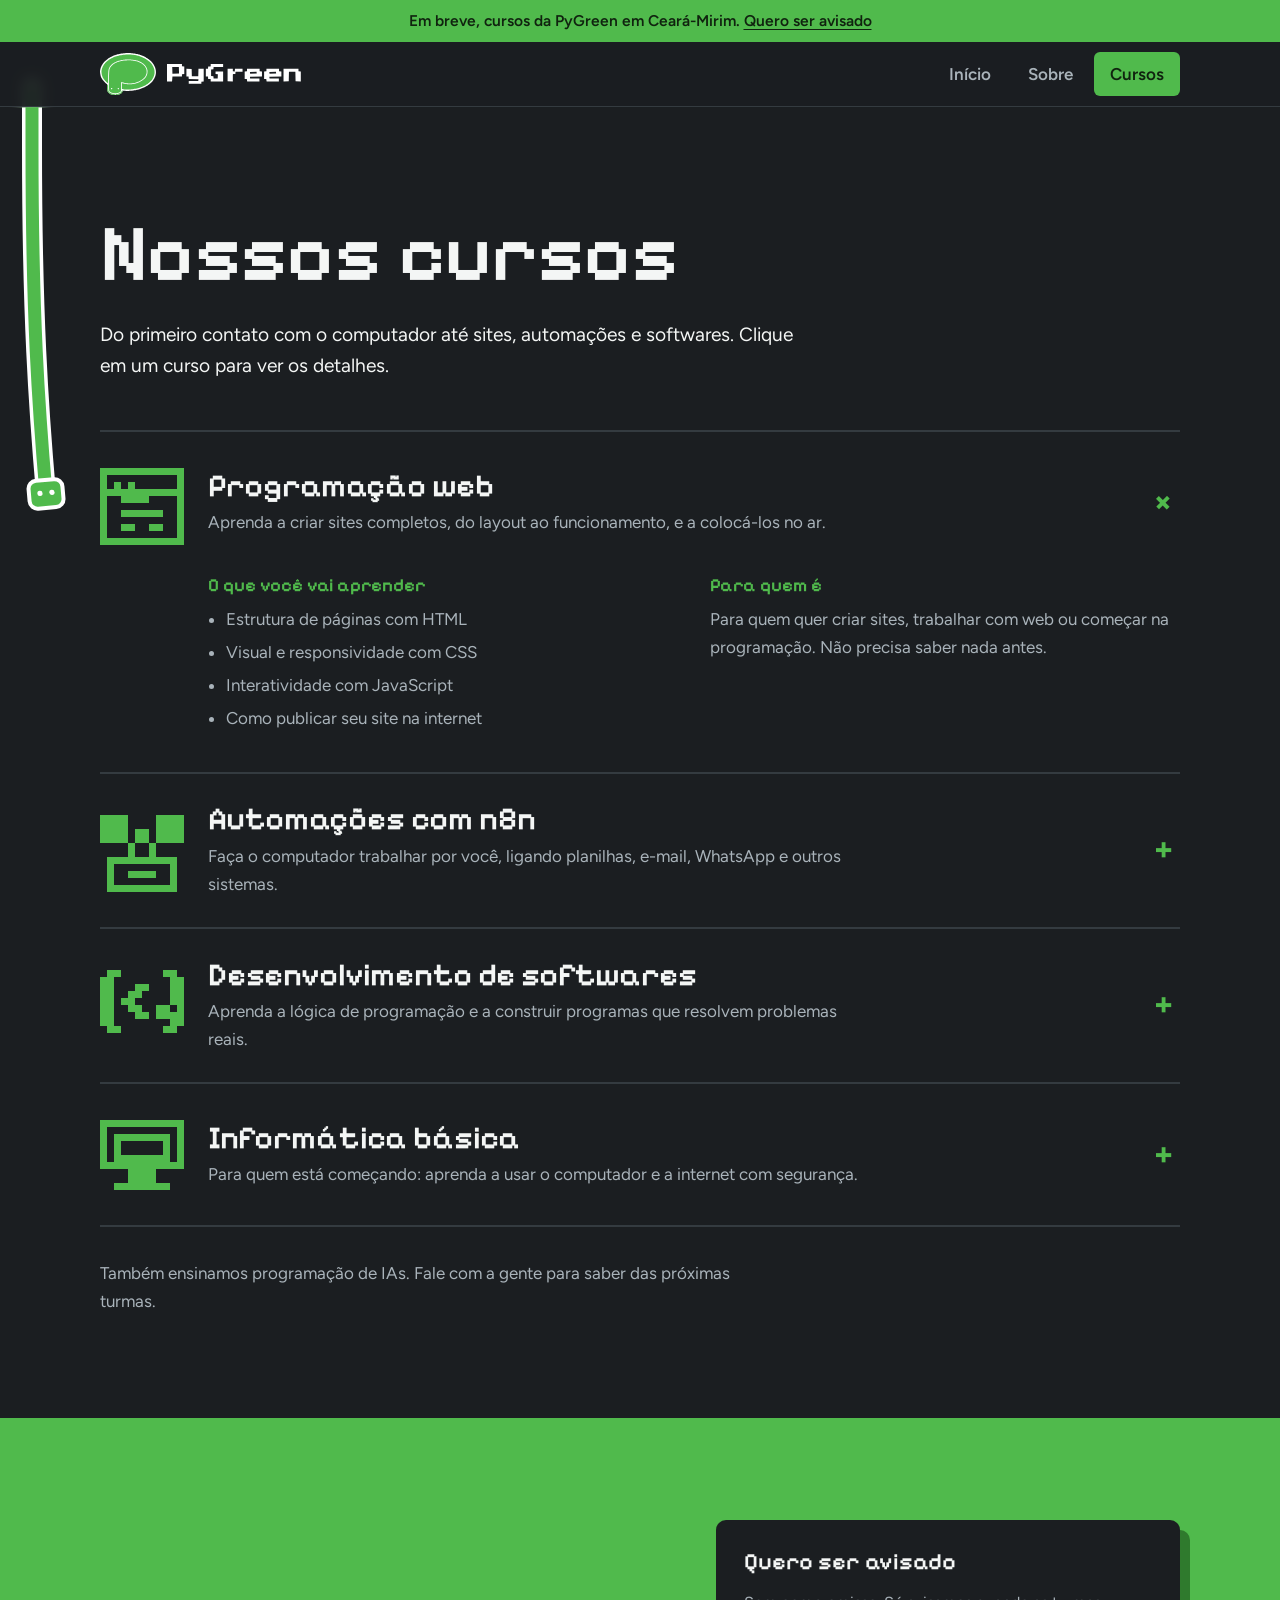
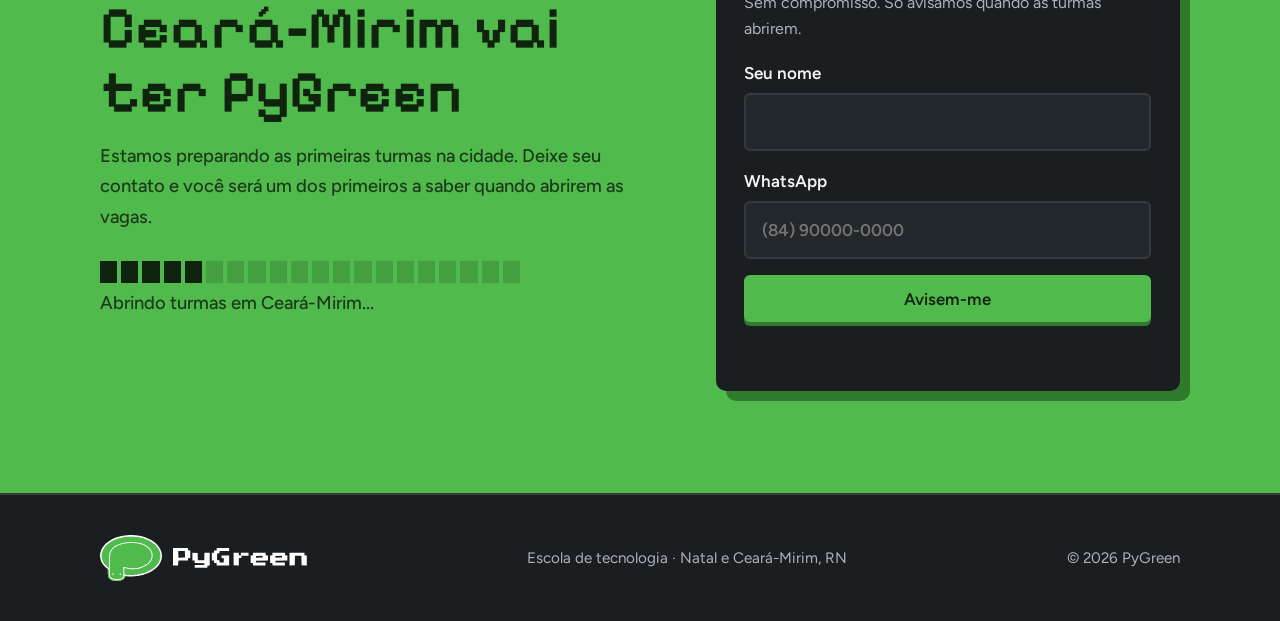
==== cursos.html @ e2dd6784 "Add files via upload" ====
<!DOCTYPE html>
<html lang="pt-BR">
<head>
<meta charset="utf-8">
<meta name="viewport" content="width=device-width, initial-scale=1">
<title>Cursos | PyGreen</title>
<meta name="description" content="Cursos de programação web, automações com n8n, desenvolvimento de softwares e informática básica.">
<meta name="theme-color" content="#1b1e21">
<link rel="icon" type="image/svg+xml" href="img/emblema.svg">
<link rel="preconnect" href="https://fonts.googleapis.com">
<link rel="preconnect" href="https://fonts.gstatic.com" crossorigin>
<link href="https://fonts.googleapis.com/css2?family=Figtree:wght@400;600&family=Pixelify+Sans:wght@500;600&display=swap" rel="stylesheet">
<link rel="stylesheet" href="style.css">
</head>
<body>
<div class="anuncio">Em breve, cursos da PyGreen em Ceará-Mirim. <a href="index.html#avise">Quero ser avisado</a></div>
<header class="topo">
<div class="wrap">
<a class="marca" href="index.html" aria-label="PyGreen, página inicial"><img src="img/emblema.svg" alt=""><img src="img/wordmark.svg" alt="PyGreen"></a>
<button class="burger" aria-expanded="false" aria-controls="menu">Menu</button>
<nav><ul class="menu" id="menu"><li><a href="index.html">Início</a></li><li><a href="sobre.html">Sobre</a></li><li><a href="cursos.html" aria-current="page">Cursos</a></li></ul></nav>
</div>
</header>
<main>
<section class="topo-pag">
<div class="wrap">
<h1>Nossos cursos</h1>
<p class="lead" style="margin-top:1.4rem">Do primeiro contato com o computador até sites, automações e softwares. Clique em um curso para ver os detalhes.</p>
</div>
</section>
<section style="padding-top:2rem">
<div class="wrap">
<details class="curso" id="web" open><summary><svg class="ico" viewBox="0 0 12 12" shape-rendering="crispEdges" aria-hidden="true"><rect x="0" y="1" width="1" height="1"/><rect x="1" y="1" width="1" height="1"/><rect x="2" y="1" width="1" height="1"/><rect x="3" y="1" width="1" height="1"/><rect x="4" y="1" width="1" height="1"/><rect x="5" y="1" width="1" height="1"/><rect x="6" y="1" width="1" height="1"/><rect x="7" y="1" width="1" height="1"/><rect x="8" y="1" width="1" height="1"/><rect x="9" y="1" width="1" height="1"/><rect x="10" y="1" width="1" height="1"/><rect x="11" y="1" width="1" height="1"/><rect x="0" y="2" width="1" height="1"/><rect x="11" y="2" width="1" height="1"/><rect x="0" y="3" width="1" height="1"/><rect x="2" y="3" width="1" height="1"/><rect x="4" y="3" width="1" height="1"/><rect x="11" y="3" width="1" height="1"/><rect x="0" y="4" width="1" height="1"/><rect x="1" y="4" width="1" height="1"/><rect x="2" y="4" width="1" height="1"/><rect x="3" y="4" width="1" height="1"/><rect x="4" y="4" width="1" height="1"/><rect x="5" y="4" width="1" height="1"/><rect x="6" y="4" width="1" height="1"/><rect x="7" y="4" width="1" height="1"/><rect x="8" y="4" width="1" height="1"/><rect x="9" y="4" width="1" height="1"/><rect x="10" y="4" width="1" height="1"/><rect x="11" y="4" width="1" height="1"/><rect x="0" y="5" width="1" height="1"/><rect x="3" y="5" width="1" height="1"/><rect x="4" y="5" width="1" height="1"/><rect x="5" y="5" width="1" height="1"/><rect x="6" y="5" width="1" height="1"/><rect x="11" y="5" width="1" height="1"/><rect x="0" y="6" width="1" height="1"/><rect x="11" y="6" width="1" height="1"/><rect x="0" y="7" width="1" height="1"/><rect x="3" y="7" width="1" height="1"/><rect x="4" y="7" width="1" height="1"/><rect x="5" y="7" width="1" height="1"/><rect x="6" y="7" width="1" height="1"/><rect x="7" y="7" width="1" height="1"/><rect x="8" y="7" width="1" height="1"/><rect x="11" y="7" width="1" height="1"/><rect x="0" y="8" width="1" height="1"/><rect x="11" y="8" width="1" height="1"/><rect x="0" y="9" width="1" height="1"/><rect x="3" y="9" width="1" height="1"/><rect x="4" y="9" width="1" height="1"/><rect x="7" y="9" width="1" height="1"/><rect x="8" y="9" width="1" height="1"/><rect x="11" y="9" width="1" height="1"/><rect x="0" y="10" width="1" height="1"/><rect x="11" y="10" width="1" height="1"/><rect x="0" y="11" width="1" height="1"/><rect x="1" y="11" width="1" height="1"/><rect x="2" y="11" width="1" height="1"/><rect x="3" y="11" width="1" height="1"/><rect x="4" y="11" width="1" height="1"/><rect x="5" y="11" width="1" height="1"/><rect x="6" y="11" width="1" height="1"/><rect x="7" y="11" width="1" height="1"/><rect x="8" y="11" width="1" height="1"/><rect x="9" y="11" width="1" height="1"/><rect x="10" y="11" width="1" height="1"/><rect x="11" y="11" width="1" height="1"/></svg><div><h3>Programação web</h3><p>Aprenda a criar sites completos, do layout ao funcionamento, e a colocá-los no ar.</p></div></summary><div class="detalhe"><div><h4>O que você vai aprender</h4><ul><li>Estrutura de páginas com HTML</li><li>Visual e responsividade com CSS</li><li>Interatividade com JavaScript</li><li>Como publicar seu site na internet</li></ul></div><div><h4>Para quem é</h4><p>Para quem quer criar sites, trabalhar com web ou começar na programação. Não precisa saber nada antes.</p></div></div></details><details class="curso" id="n8n"><summary><svg class="ico" viewBox="0 0 12 12" shape-rendering="crispEdges" aria-hidden="true"><rect x="0" y="1" width="1" height="1"/><rect x="1" y="1" width="1" height="1"/><rect x="2" y="1" width="1" height="1"/><rect x="3" y="1" width="1" height="1"/><rect x="8" y="1" width="1" height="1"/><rect x="9" y="1" width="1" height="1"/><rect x="10" y="1" width="1" height="1"/><rect x="11" y="1" width="1" height="1"/><rect x="0" y="2" width="1" height="1"/><rect x="1" y="2" width="1" height="1"/><rect x="2" y="2" width="1" height="1"/><rect x="3" y="2" width="1" height="1"/><rect x="8" y="2" width="1" height="1"/><rect x="9" y="2" width="1" height="1"/><rect x="10" y="2" width="1" height="1"/><rect x="11" y="2" width="1" height="1"/><rect x="0" y="3" width="1" height="1"/><rect x="1" y="3" width="1" height="1"/><rect x="2" y="3" width="1" height="1"/><rect x="3" y="3" width="1" height="1"/><rect x="5" y="3" width="1" height="1"/><rect x="6" y="3" width="1" height="1"/><rect x="8" y="3" width="1" height="1"/><rect x="9" y="3" width="1" height="1"/><rect x="10" y="3" width="1" height="1"/><rect x="11" y="3" width="1" height="1"/><rect x="0" y="4" width="1" height="1"/><rect x="1" y="4" width="1" height="1"/><rect x="2" y="4" width="1" height="1"/><rect x="3" y="4" width="1" height="1"/><rect x="5" y="4" width="1" height="1"/><rect x="6" y="4" width="1" height="1"/><rect x="8" y="4" width="1" height="1"/><rect x="9" y="4" width="1" height="1"/><rect x="10" y="4" width="1" height="1"/><rect x="11" y="4" width="1" height="1"/><rect x="4" y="5" width="1" height="1"/><rect x="7" y="5" width="1" height="1"/><rect x="4" y="6" width="1" height="1"/><rect x="7" y="6" width="1" height="1"/><rect x="1" y="7" width="1" height="1"/><rect x="2" y="7" width="1" height="1"/><rect x="3" y="7" width="1" height="1"/><rect x="4" y="7" width="1" height="1"/><rect x="5" y="7" width="1" height="1"/><rect x="6" y="7" width="1" height="1"/><rect x="7" y="7" width="1" height="1"/><rect x="8" y="7" width="1" height="1"/><rect x="9" y="7" width="1" height="1"/><rect x="10" y="7" width="1" height="1"/><rect x="1" y="8" width="1" height="1"/><rect x="10" y="8" width="1" height="1"/><rect x="1" y="9" width="1" height="1"/><rect x="4" y="9" width="1" height="1"/><rect x="5" y="9" width="1" height="1"/><rect x="6" y="9" width="1" height="1"/><rect x="7" y="9" width="1" height="1"/><rect x="10" y="9" width="1" height="1"/><rect x="1" y="10" width="1" height="1"/><rect x="10" y="10" width="1" height="1"/><rect x="1" y="11" width="1" height="1"/><rect x="2" y="11" width="1" height="1"/><rect x="3" y="11" width="1" height="1"/><rect x="4" y="11" width="1" height="1"/><rect x="5" y="11" width="1" height="1"/><rect x="6" y="11" width="1" height="1"/><rect x="7" y="11" width="1" height="1"/><rect x="8" y="11" width="1" height="1"/><rect x="9" y="11" width="1" height="1"/><rect x="10" y="11" width="1" height="1"/></svg><div><h3>Automações com n8n</h3><p>Faça o computador trabalhar por você, ligando planilhas, e-mail, WhatsApp e outros sistemas.</p></div></summary><div class="detalhe"><div><h4>O que você vai aprender</h4><ul><li>Como montar fluxos automáticos</li><li>Integrar ferramentas e planilhas</li><li>Conectar serviços por API</li><li>Usar inteligência artificial nas automações</li></ul></div><div><h4>Para quem é</h4><p>Para profissionais e empreendedores que querem ganhar tempo, e para quem quer entrar na área de automação.</p></div></div></details><details class="curso" id="soft"><summary><svg class="ico" viewBox="0 0 12 12" shape-rendering="crispEdges" aria-hidden="true"><rect x="1" y="1" width="1" height="1"/><rect x="2" y="1" width="1" height="1"/><rect x="9" y="1" width="1" height="1"/><rect x="10" y="1" width="1" height="1"/><rect x="0" y="2" width="1" height="1"/><rect x="1" y="2" width="1" height="1"/><rect x="10" y="2" width="1" height="1"/><rect x="11" y="2" width="1" height="1"/><rect x="0" y="3" width="1" height="1"/><rect x="1" y="3" width="1" height="1"/><rect x="5" y="3" width="1" height="1"/><rect x="6" y="3" width="1" height="1"/><rect x="10" y="3" width="1" height="1"/><rect x="11" y="3" width="1" height="1"/><rect x="0" y="4" width="1" height="1"/><rect x="1" y="4" width="1" height="1"/><rect x="4" y="4" width="1" height="1"/><rect x="5" y="4" width="1" height="1"/><rect x="10" y="4" width="1" height="1"/><rect x="11" y="4" width="1" height="1"/><rect x="0" y="5" width="1" height="1"/><rect x="1" y="5" width="1" height="1"/><rect x="3" y="5" width="1" height="1"/><rect x="4" y="5" width="1" height="1"/><rect x="10" y="5" width="1" height="1"/><rect x="11" y="5" width="1" height="1"/><rect x="0" y="6" width="1" height="1"/><rect x="1" y="6" width="1" height="1"/><rect x="4" y="6" width="1" height="1"/><rect x="5" y="6" width="1" height="1"/><rect x="8" y="6" width="1" height="1"/><rect x="9" y="6" width="1" height="1"/><rect x="11" y="6" width="1" height="1"/><rect x="0" y="7" width="1" height="1"/><rect x="1" y="7" width="1" height="1"/><rect x="5" y="7" width="1" height="1"/><rect x="6" y="7" width="1" height="1"/><rect x="8" y="7" width="1" height="1"/><rect x="9" y="7" width="1" height="1"/><rect x="10" y="7" width="1" height="1"/><rect x="11" y="7" width="1" height="1"/><rect x="0" y="8" width="1" height="1"/><rect x="1" y="8" width="1" height="1"/><rect x="10" y="8" width="1" height="1"/><rect x="11" y="8" width="1" height="1"/><rect x="1" y="9" width="1" height="1"/><rect x="2" y="9" width="1" height="1"/><rect x="9" y="9" width="1" height="1"/><rect x="10" y="9" width="1" height="1"/></svg><div><h3>Desenvolvimento de softwares</h3><p>Aprenda a lógica de programação e a construir programas que resolvem problemas reais.</p></div></summary><div class="detalhe"><div><h4>O que você vai aprender</h4><ul><li>Lógica de programação</li><li>Programação com Python</li><li>Organização e boas práticas de código</li><li>Projetos práticos do início ao fim</li></ul></div><div><h4>Para quem é</h4><p>Para quem quer se tornar programador e entender como os programas são feitos por dentro.</p></div></div></details><details class="curso" id="basico"><summary><svg class="ico" viewBox="0 0 12 12" shape-rendering="crispEdges" aria-hidden="true"><rect x="0" y="1" width="1" height="1"/><rect x="1" y="1" width="1" height="1"/><rect x="2" y="1" width="1" height="1"/><rect x="3" y="1" width="1" height="1"/><rect x="4" y="1" width="1" height="1"/><rect x="5" y="1" width="1" height="1"/><rect x="6" y="1" width="1" height="1"/><rect x="7" y="1" width="1" height="1"/><rect x="8" y="1" width="1" height="1"/><rect x="9" y="1" width="1" height="1"/><rect x="10" y="1" width="1" height="1"/><rect x="11" y="1" width="1" height="1"/><rect x="0" y="2" width="1" height="1"/><rect x="11" y="2" width="1" height="1"/><rect x="0" y="3" width="1" height="1"/><rect x="2" y="3" width="1" height="1"/><rect x="3" y="3" width="1" height="1"/><rect x="4" y="3" width="1" height="1"/><rect x="5" y="3" width="1" height="1"/><rect x="6" y="3" width="1" height="1"/><rect x="7" y="3" width="1" height="1"/><rect x="8" y="3" width="1" height="1"/><rect x="9" y="3" width="1" height="1"/><rect x="11" y="3" width="1" height="1"/><rect x="0" y="4" width="1" height="1"/><rect x="2" y="4" width="1" height="1"/><rect x="9" y="4" width="1" height="1"/><rect x="11" y="4" width="1" height="1"/><rect x="0" y="5" width="1" height="1"/><rect x="2" y="5" width="1" height="1"/><rect x="9" y="5" width="1" height="1"/><rect x="11" y="5" width="1" height="1"/><rect x="0" y="6" width="1" height="1"/><rect x="2" y="6" width="1" height="1"/><rect x="3" y="6" width="1" height="1"/><rect x="4" y="6" width="1" height="1"/><rect x="5" y="6" width="1" height="1"/><rect x="6" y="6" width="1" height="1"/><rect x="7" y="6" width="1" height="1"/><rect x="8" y="6" width="1" height="1"/><rect x="9" y="6" width="1" height="1"/><rect x="11" y="6" width="1" height="1"/><rect x="0" y="7" width="1" height="1"/><rect x="1" y="7" width="1" height="1"/><rect x="2" y="7" width="1" height="1"/><rect x="3" y="7" width="1" height="1"/><rect x="4" y="7" width="1" height="1"/><rect x="5" y="7" width="1" height="1"/><rect x="6" y="7" width="1" height="1"/><rect x="7" y="7" width="1" height="1"/><rect x="8" y="7" width="1" height="1"/><rect x="9" y="7" width="1" height="1"/><rect x="10" y="7" width="1" height="1"/><rect x="11" y="7" width="1" height="1"/><rect x="4" y="8" width="1" height="1"/><rect x="5" y="8" width="1" height="1"/><rect x="6" y="8" width="1" height="1"/><rect x="7" y="8" width="1" height="1"/><rect x="4" y="9" width="1" height="1"/><rect x="5" y="9" width="1" height="1"/><rect x="6" y="9" width="1" height="1"/><rect x="7" y="9" width="1" height="1"/><rect x="2" y="10" width="1" height="1"/><rect x="3" y="10" width="1" height="1"/><rect x="4" y="10" width="1" height="1"/><rect x="5" y="10" width="1" height="1"/><rect x="6" y="10" width="1" height="1"/><rect x="7" y="10" width="1" height="1"/><rect x="8" y="10" width="1" height="1"/><rect x="9" y="10" width="1" height="1"/></svg><div><h3>Informática básica</h3><p>Para quem está começando: aprenda a usar o computador e a internet com segurança.</p></div></summary><div class="detalhe"><div><h4>O que você vai aprender</h4><ul><li>Ligar, navegar e organizar arquivos</li><li>Internet, e-mail e segurança</li><li>Textos e planilhas no dia a dia</li><li>Uso de aplicativos e serviços online</li></ul></div><div><h4>Para quem é</h4><p>Para iniciantes de qualquer idade, que querem perder o medo do computador.</p></div></div></details>
<p style="margin-top:2rem">Também ensinamos programação de IAs. Fale com a gente para saber das próximas turmas.</p>
</div>
</section>

<section class="cm" id="avise">
<div class="wrap">
<div>
<h2>Ceará-Mirim vai ter PyGreen</h2>
<p>Estamos preparando as primeiras turmas na cidade. Deixe seu contato e você será um dos primeiros a saber quando abrirem as vagas.</p>
<div class="carga" aria-hidden="true"></div>
<p class="carga-t">Abrindo turmas em Ceará-Mirim...</p>
</div>
<form id="aviso-form" novalidate>
<h3>Quero ser avisado</h3>
<p>Sem compromisso. Só avisamos quando as turmas abrirem.</p>
<label>Seu nome<input name="nome" autocomplete="name" required></label>
<label>WhatsApp<input name="contato" type="tel" autocomplete="tel" placeholder="(84) 90000-0000" required></label>
<button class="btn" type="submit">Avisem-me</button>
<p id="aviso" role="status"></p>
</form>
</div>
</section>
</main>
<footer>
<div class="wrap">
<a class="marca" href="index.html" aria-label="PyGreen"><img src="img/emblema.svg" alt=""><img src="img/wordmark.svg" alt="PyGreen"></a>
<p>Escola de tecnologia · Natal e Ceará-Mirim, RN</p>
<p>© 2026 PyGreen</p>
</div>
</footer>
<script src="script.js"></script>
</body>
</html>
---- style.css ----
:root{--bg:#1b1e21;--panel:#23282c;--line:#343b40;--green:#50ba4c;--green-d:#2f7a2d;--ink:#10230f;--text:#f4f6f5;--muted:#a9b3ba;--pixel:"Pixelify Sans",ui-monospace,Menlo,Consolas,monospace;--body:"Figtree","Segoe UI",system-ui,sans-serif}
*{box-sizing:border-box;margin:0}
html{scroll-behavior:smooth}
body{background:var(--bg);color:var(--text);font:400 1.0625rem/1.65 var(--body);-webkit-font-smoothing:antialiased;overflow-x:hidden}
img,svg{max-width:100%;display:block}
a{color:inherit}
:focus-visible{outline:3px solid var(--green);outline-offset:3px}
.wrap{width:min(1080px,100% - 2.5rem);margin-inline:auto;position:relative;z-index:1}
h1,h2,h3{font-family:var(--pixel);font-weight:600;line-height:1.08}
h1{font-size:clamp(2.5rem,7vw,5rem)}
h2{font-size:clamp(1.9rem,4.4vw,3rem);margin-bottom:1rem}
h3{font-size:1.45rem;margin-bottom:.4rem}
p{max-width:60ch;color:var(--muted)}
.lead{font-size:1.2rem;color:var(--text)}
.g{color:var(--green)}
main{position:relative}
section{position:relative;padding:clamp(3.5rem,8vw,6.5rem) 0}

/* anuncio + topo */
.anuncio{background:var(--green);color:var(--ink);text-align:center;font-weight:600;padding:.5rem 1rem;font-size:.97rem}
.anuncio a{text-decoration:underline;text-underline-offset:3px}
.topo{position:sticky;top:0;z-index:30;background:rgba(27,30,33,.94);backdrop-filter:blur(6px);border-bottom:1px solid var(--line)}
.topo .wrap{display:flex;align-items:center;justify-content:space-between;gap:1rem;padding-block:.65rem}
.marca{display:flex;align-items:center;gap:.7rem}
.marca img:first-child{height:42px;width:auto}
.marca img:last-child{height:20px;width:auto}
.menu{display:flex;gap:.3rem;list-style:none;padding:0}
.menu a{display:block;padding:.5rem 1rem;text-decoration:none;font-weight:600;border-radius:6px;color:var(--muted)}
.menu a:hover{color:var(--text)}
.menu a[aria-current=page]{color:var(--ink);background:var(--green)}
.burger{display:none;background:none;border:2px solid var(--line);color:var(--text);padding:.45rem .8rem;border-radius:6px;font:600 1rem var(--body);cursor:pointer}

.btn{display:inline-block;font:600 1.05rem var(--body);text-decoration:none;padding:.85rem 1.5rem;background:var(--green);color:var(--ink);border:0;border-radius:6px;box-shadow:0 4px 0 var(--green-d);cursor:pointer;transition:transform .12s,box-shadow .12s}
.btn:hover{transform:translateY(2px);box-shadow:0 2px 0 var(--green-d)}
.btn.sec{background:transparent;color:var(--text);box-shadow:inset 0 0 0 2px var(--line)}
.btn.sec:hover{box-shadow:inset 0 0 0 2px var(--green)}
.acoes{display:flex;gap:1rem;flex-wrap:wrap;margin-top:2rem}

/* trilha da cobra */
.trilha{position:absolute;inset:0;pointer-events:none;z-index:0;overflow:visible}
.trilha svg{position:absolute;inset:0;width:100%;height:100%;overflow:visible}

/* hero */
.hero{padding-top:clamp(2.5rem,6vw,5rem)}
.hero .wrap{display:grid;grid-template-columns:1.1fr .9fr;gap:3rem;align-items:center}
.hero p.lead{margin-top:1.4rem}
.janela{background:#14171a;border:2px solid var(--line);border-radius:10px;box-shadow:12px 12px 0 var(--panel);overflow:hidden;font:500 1.02rem/1.7 "Courier New",monospace}
.barra-j{display:flex;align-items:center;gap:.4rem;padding:.55rem .8rem;background:var(--panel);border-bottom:2px solid var(--line);color:var(--muted);font:500 .85rem var(--body)}
.barra-j i{width:10px;height:10px;background:var(--line);display:block}
.barra-j i:first-child{background:var(--green)}
.barra-j span{margin-left:.6rem}
.janela pre{padding:1.2rem 1.3rem;min-height:11.5rem;white-space:pre-wrap;color:#d7dde0}
.k{color:var(--green)}.s{color:#e7d98a}.c{color:#6c7780}
.saida{padding:.9rem 1.3rem;border-top:2px dashed var(--line);color:var(--green);min-height:3.2rem}
.cursor::after{content:"";display:inline-block;width:.6em;height:1.1em;background:var(--green);vertical-align:-.2em;margin-left:2px;animation:pisca 1s steps(1) infinite}
@keyframes pisca{50%{opacity:0}}

/* Ceara-Mirim */
.cm{background:var(--green);color:var(--ink);overflow:hidden}
.cm .wrap{display:grid;grid-template-columns:1.1fr .9fr;gap:3rem;align-items:center}
.cm h2{font-size:clamp(2.1rem,5.2vw,3.7rem)}
.cm p{color:#1c3a1a;font-weight:500;font-size:1.15rem}
.carga{margin-top:1.8rem;display:flex;gap:4px;max-width:420px}
.carga b{flex:1;height:22px;background:rgba(16,35,15,.18);transition:background .15s}
.carga b.on{background:var(--ink)}
.carga-t{margin-top:.6rem;font:600 .95rem var(--body);color:var(--ink)}
.cm form{background:var(--bg);color:var(--text);padding:1.8rem;border-radius:10px;box-shadow:10px 10px 0 var(--green-d);display:grid;gap:1rem}
.cm form h3{margin:0}
.cm form p{color:var(--muted);font-size:1rem;font-weight:400}
label{font-weight:600;display:grid;gap:.4rem}
input{font:inherit;padding:.8rem 1rem;background:var(--panel);color:var(--text);border:2px solid var(--line);border-radius:6px;width:100%}
input:focus{border-color:var(--green);outline:none}
#aviso{min-height:1.5em;color:var(--green);font-weight:600}

/* sobre nos / fotos */
.duas{display:grid;grid-template-columns:1fr 1fr;gap:3.5rem;align-items:center}
.foto{border:3px solid var(--green);border-radius:10px;overflow:hidden;box-shadow:12px 12px 0 var(--panel)}
.foto img{width:100%;height:100%;object-fit:cover}
.legenda{font-size:.95rem;margin-top:1.4rem;max-width:none}

/* cursos bento */
.bento{display:grid;grid-template-columns:repeat(6,1fr);gap:1.1rem;margin-top:2.2rem}
.tile{background:var(--panel);border:2px solid var(--line);border-radius:10px;padding:1.6rem;text-decoration:none;display:flex;flex-direction:column;gap:.5rem;transition:border-color .15s,transform .15s}
.tile:hover{border-color:var(--green);transform:translateY(-3px)}
.tile.a{grid-column:span 4}.tile.b{grid-column:span 2}.tile.c{grid-column:span 2}.tile.d{grid-column:span 4}
.tile.a,.tile.d{flex-direction:row;align-items:center;gap:1.4rem}
.tile.d{background:var(--green);border-color:var(--green);color:var(--ink)}
.tile.d p{color:#1c3a1a}
.ico{width:64px;height:64px;flex:none;image-rendering:pixelated}
.ico rect{fill:var(--green)}
.tile.d .ico rect{fill:var(--ink)}

/* passos */
.passos{display:grid;grid-template-columns:repeat(3,1fr);gap:1.5rem;margin-top:2.2rem;counter-reset:p}
.passos div{border-top:3px solid var(--green);padding-top:1rem;counter-increment:p}
.passos h3::before{content:counter(p) ". ";color:var(--green)}

/* paginas internas */
.topo-pag{padding-bottom:1rem}
.topo-pag h1{max-width:14ch}
.curso{border-top:2px solid var(--line)}
.curso:last-of-type{border-bottom:2px solid var(--line)}
.curso summary{list-style:none;cursor:pointer;display:grid;grid-template-columns:84px 1fr 34px;gap:1.5rem;align-items:center;padding:1.8rem 0}
.curso summary::-webkit-details-marker{display:none}
.curso summary .ico{width:84px;height:84px}
.curso summary h3{font-size:clamp(1.5rem,3vw,2rem);margin:0 0 .3rem}
.curso summary::after{content:"+";font:600 2rem var(--pixel);color:var(--green);text-align:center;transition:transform .2s}
.curso[open] summary::after{transform:rotate(45deg)}
.curso summary:hover h3{color:var(--green)}
.detalhe{display:grid;grid-template-columns:1fr 1fr;gap:2rem;padding:0 0 2.2rem calc(84px + 1.5rem)}
.detalhe h4{font:600 1.15rem var(--pixel);margin-bottom:.6rem;color:var(--green)}
.detalhe ul{padding-left:1.1rem;color:var(--muted)}
.detalhe li{margin-bottom:.3rem}

.socios{display:grid;grid-template-columns:repeat(2,1fr);gap:2.5rem;margin-top:2.2rem}
.socio .foto{aspect-ratio:4/5;margin-bottom:1.5rem}
.socio .vazio{aspect-ratio:4/5;margin-bottom:1.5rem;display:grid;place-items:center;border:3px dashed var(--line);border-radius:10px;background:var(--panel);text-align:center;color:var(--muted)}
.socio .vazio b{display:block;font:600 4.5rem var(--pixel);color:var(--line)}
.papel{color:var(--green);font-weight:600;margin-bottom:.5rem}
.valores{display:grid;grid-template-columns:repeat(3,1fr);gap:1.5rem;margin-top:2rem}
.valores div{border-left:3px solid var(--green);padding-left:1.1rem}

footer{border-top:2px solid var(--line);padding:2.5rem 0;position:relative;z-index:1;background:var(--bg)}
footer .wrap{display:flex;justify-content:space-between;gap:1.2rem;flex-wrap:wrap;align-items:center}
footer .marca img:first-child{height:46px}
footer p{font-size:.95rem}

@media(max-width:860px){
 .trilha #c-b{stroke-width:10px}.trilha #c-v{stroke-width:5px}.trilha #c-h{scale:.55}
 .hero .wrap,.duas,.cm .wrap,.socios,.passos,.valores,.detalhe{grid-template-columns:1fr}
 .detalhe{padding-left:0}
 .curso summary{grid-template-columns:56px 1fr 28px;gap:1rem}
 .curso summary .ico{width:56px;height:56px}
 .bento{grid-template-columns:1fr}
 .tile.a,.tile.b,.tile.c,.tile.d{grid-column:auto}
 .burger{display:block}
 .menu{display:none;position:absolute;top:100%;left:0;right:0;flex-direction:column;background:var(--bg);padding:.8rem 1.25rem 1.2rem;border-bottom:2px solid var(--line)}
 .menu.aberto{display:flex}
}
@media(prefers-reduced-motion:reduce){*{animation:none!important;transition:none!important;scroll-behavior:auto!important}}
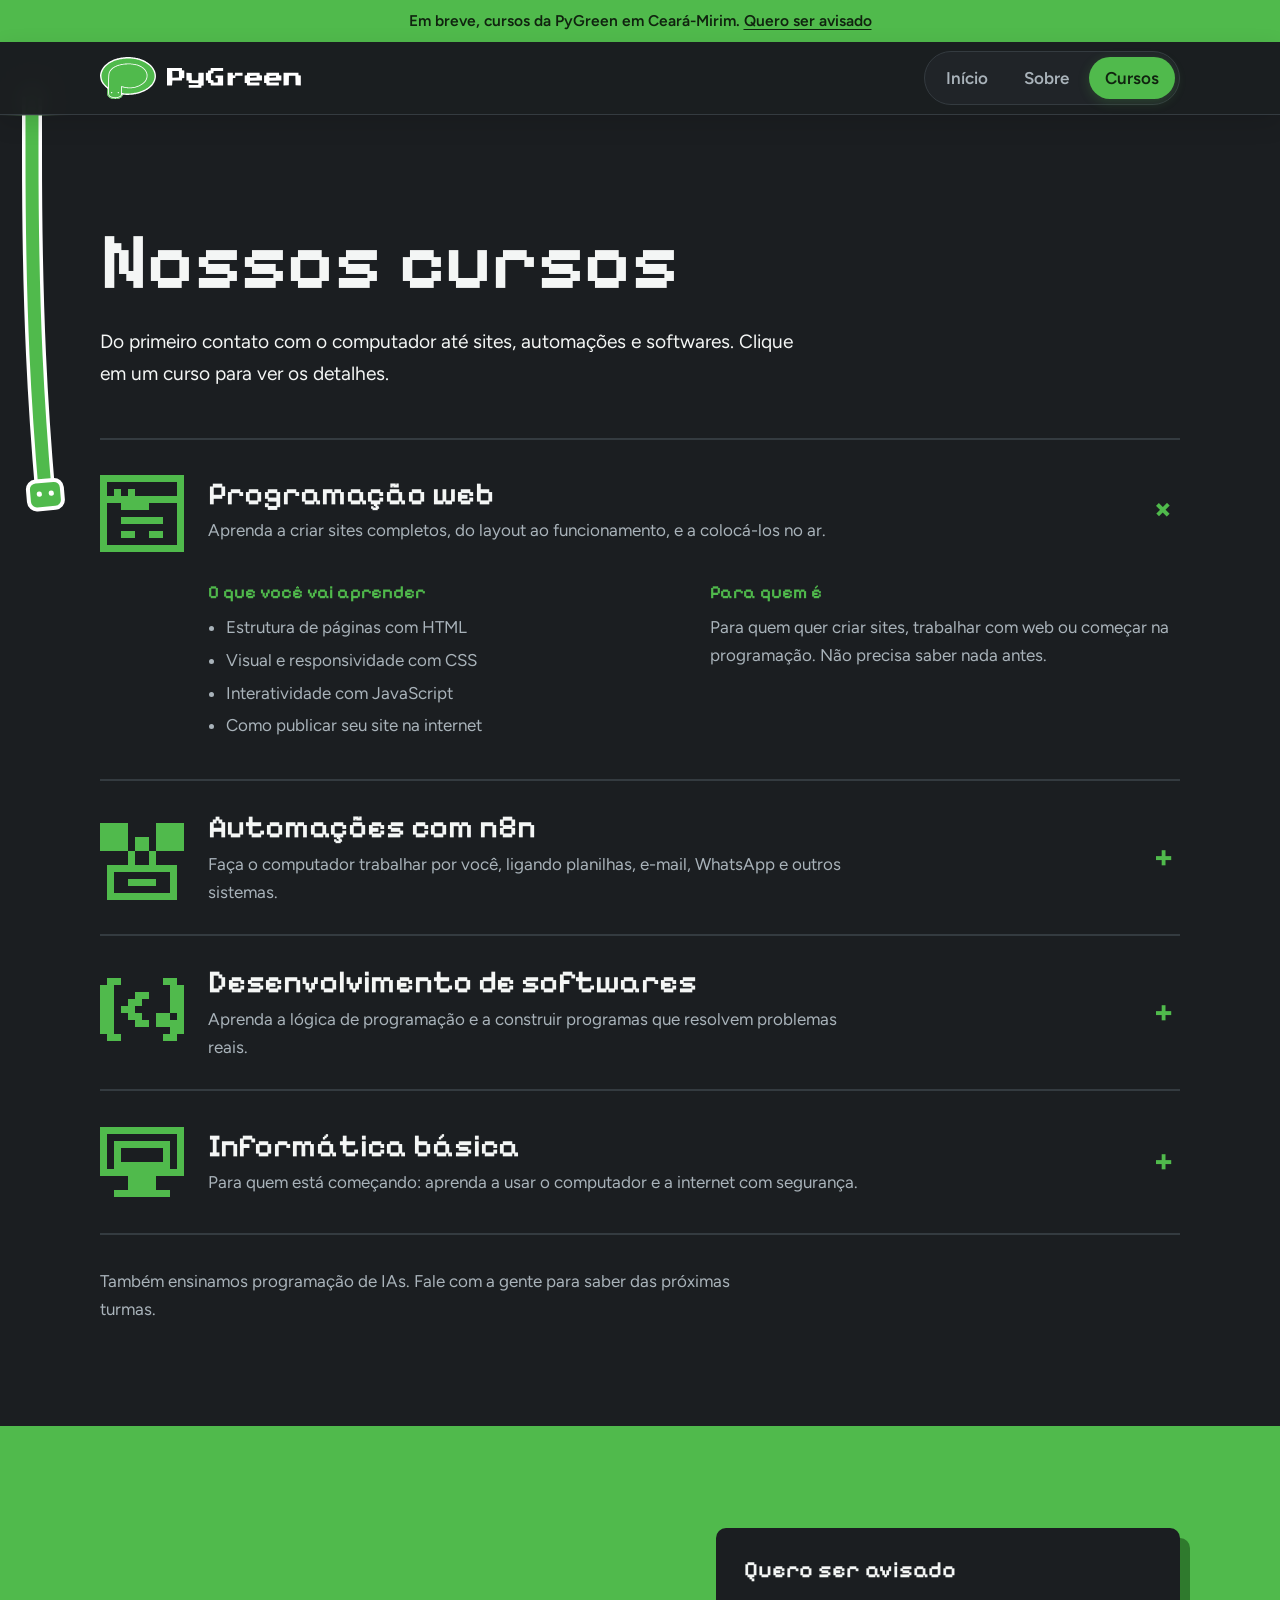
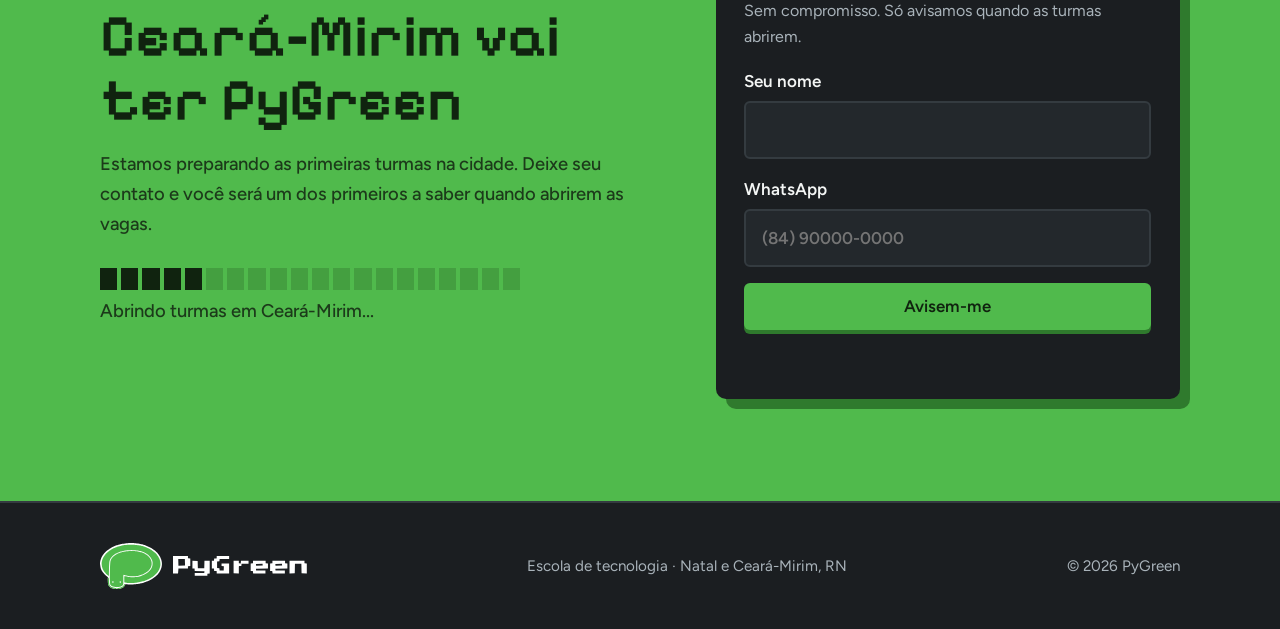
==== commit 3d5926e5: "barra de navegação" ====
--- a/cursos.html
+++ b/cursos.html
@@ -17,7 +17,7 @@
 <header class="topo">
 <div class="wrap">
 <a class="marca" href="index.html" aria-label="PyGreen, página inicial"><img src="img/emblema.svg" alt=""><img src="img/wordmark.svg" alt="PyGreen"></a>
-<button class="burger" aria-expanded="false" aria-controls="menu">Menu</button>
+<button class="burger" type="button" aria-expanded="false" aria-controls="menu" aria-label="Abrir menu"><i></i><i></i><i></i></button>
 <nav><ul class="menu" id="menu"><li><a href="index.html">Início</a></li><li><a href="sobre.html">Sobre</a></li><li><a href="cursos.html" aria-current="page">Cursos</a></li></ul></nav>
 </div>
 </header>
--- a/style.css
+++ b/style.css
@@ -19,16 +19,21 @@
 /* anuncio + topo */
 .anuncio{background:var(--green);color:var(--ink);text-align:center;font-weight:600;padding:.5rem 1rem;font-size:.97rem}
 .anuncio a{text-decoration:underline;text-underline-offset:3px}
-.topo{position:sticky;top:0;z-index:30;background:rgba(27,30,33,.94);backdrop-filter:blur(6px);border-bottom:1px solid var(--line)}
-.topo .wrap{display:flex;align-items:center;justify-content:space-between;gap:1rem;padding-block:.65rem}
+.topo{position:sticky;top:0;z-index:30;background:rgba(27,30,33,.97);backdrop-filter:blur(12px);border-bottom:1px solid var(--line);box-shadow:0 8px 24px rgba(0,0,0,.12)}
+.topo .wrap{display:flex;align-items:center;justify-content:space-between;gap:1.5rem;min-height:72px;padding-block:.6rem}
 .marca{display:flex;align-items:center;gap:.7rem}
 .marca img:first-child{height:42px;width:auto}
 .marca img:last-child{height:20px;width:auto}
-.menu{display:flex;gap:.3rem;list-style:none;padding:0}
-.menu a{display:block;padding:.5rem 1rem;text-decoration:none;font-weight:600;border-radius:6px;color:var(--muted)}
-.menu a:hover{color:var(--text)}
-.menu a[aria-current=page]{color:var(--ink);background:var(--green)}
-.burger{display:none;background:none;border:2px solid var(--line);color:var(--text);padding:.45rem .8rem;border-radius:6px;font:600 1rem var(--body);cursor:pointer}
+.topo nav{margin-left:auto}
+.menu{display:flex;align-items:center;gap:.25rem;list-style:none;padding:.28rem;border:1px solid var(--line);border-radius:999px;background:rgba(35,40,44,.72)}
+.menu a{display:flex;align-items:center;justify-content:center;min-height:40px;padding:.45rem 1rem;text-decoration:none;font-weight:600;border-radius:999px;color:var(--muted);transition:color .18s,background .18s,transform .18s}
+.menu a:hover{color:var(--text);background:var(--panel);transform:translateY(-1px)}
+.menu a[aria-current=page]{color:var(--ink);background:var(--green);box-shadow:0 3px 12px rgba(80,186,76,.22)}
+.burger{display:none;width:46px;height:46px;align-items:center;justify-content:center;flex-direction:column;gap:5px;background:var(--panel);border:1px solid var(--line);color:var(--text);border-radius:10px;font:600 1rem var(--body);cursor:pointer}
+.burger i{width:20px;height:2px;background:currentColor;border-radius:999px;transition:transform .18s,opacity .18s}
+.burger[aria-expanded=true] i:nth-child(1){transform:translateY(7px) rotate(45deg)}
+.burger[aria-expanded=true] i:nth-child(2){opacity:0}
+.burger[aria-expanded=true] i:nth-child(3){transform:translateY(-7px) rotate(-45deg)}
 
 .btn{display:inline-block;font:600 1.05rem var(--body);text-decoration:none;padding:.85rem 1.5rem;background:var(--green);color:var(--ink);border:0;border-radius:6px;box-shadow:0 4px 0 var(--green-d);cursor:pointer;transition:transform .12s,box-shadow .12s}
 .btn:hover{transform:translateY(2px);box-shadow:0 2px 0 var(--green-d)}
@@ -133,8 +138,14 @@
  .curso summary .ico{width:56px;height:56px}
  .bento{grid-template-columns:1fr}
  .tile.a,.tile.b,.tile.c,.tile.d{grid-column:auto}
- .burger{display:block}
- .menu{display:none;position:absolute;top:100%;left:0;right:0;flex-direction:column;background:var(--bg);padding:.8rem 1.25rem 1.2rem;border-bottom:2px solid var(--line)}
+ .topo .wrap{min-height:64px}
+ .marca img:first-child{height:38px}
+ .marca img:last-child{height:18px}
+ .burger{display:flex}
+ .topo nav{position:static}
+ .menu{display:none;position:absolute;top:calc(100% + 1px);left:0;right:0;gap:.35rem;flex-direction:column;align-items:stretch;padding:.65rem;border:0;border-bottom:2px solid var(--line);border-radius:0 0 12px 12px;background:rgba(27,30,33,.99);box-shadow:0 18px 30px rgba(0,0,0,.28)}
  .menu.aberto{display:flex}
+ .menu a{justify-content:flex-start;min-height:48px;padding:.65rem 1rem;border-radius:8px}
+ .menu a:hover{transform:none}
 }
 @media(prefers-reduced-motion:reduce){*{animation:none!important;transition:none!important;scroll-behavior:auto!important}}
